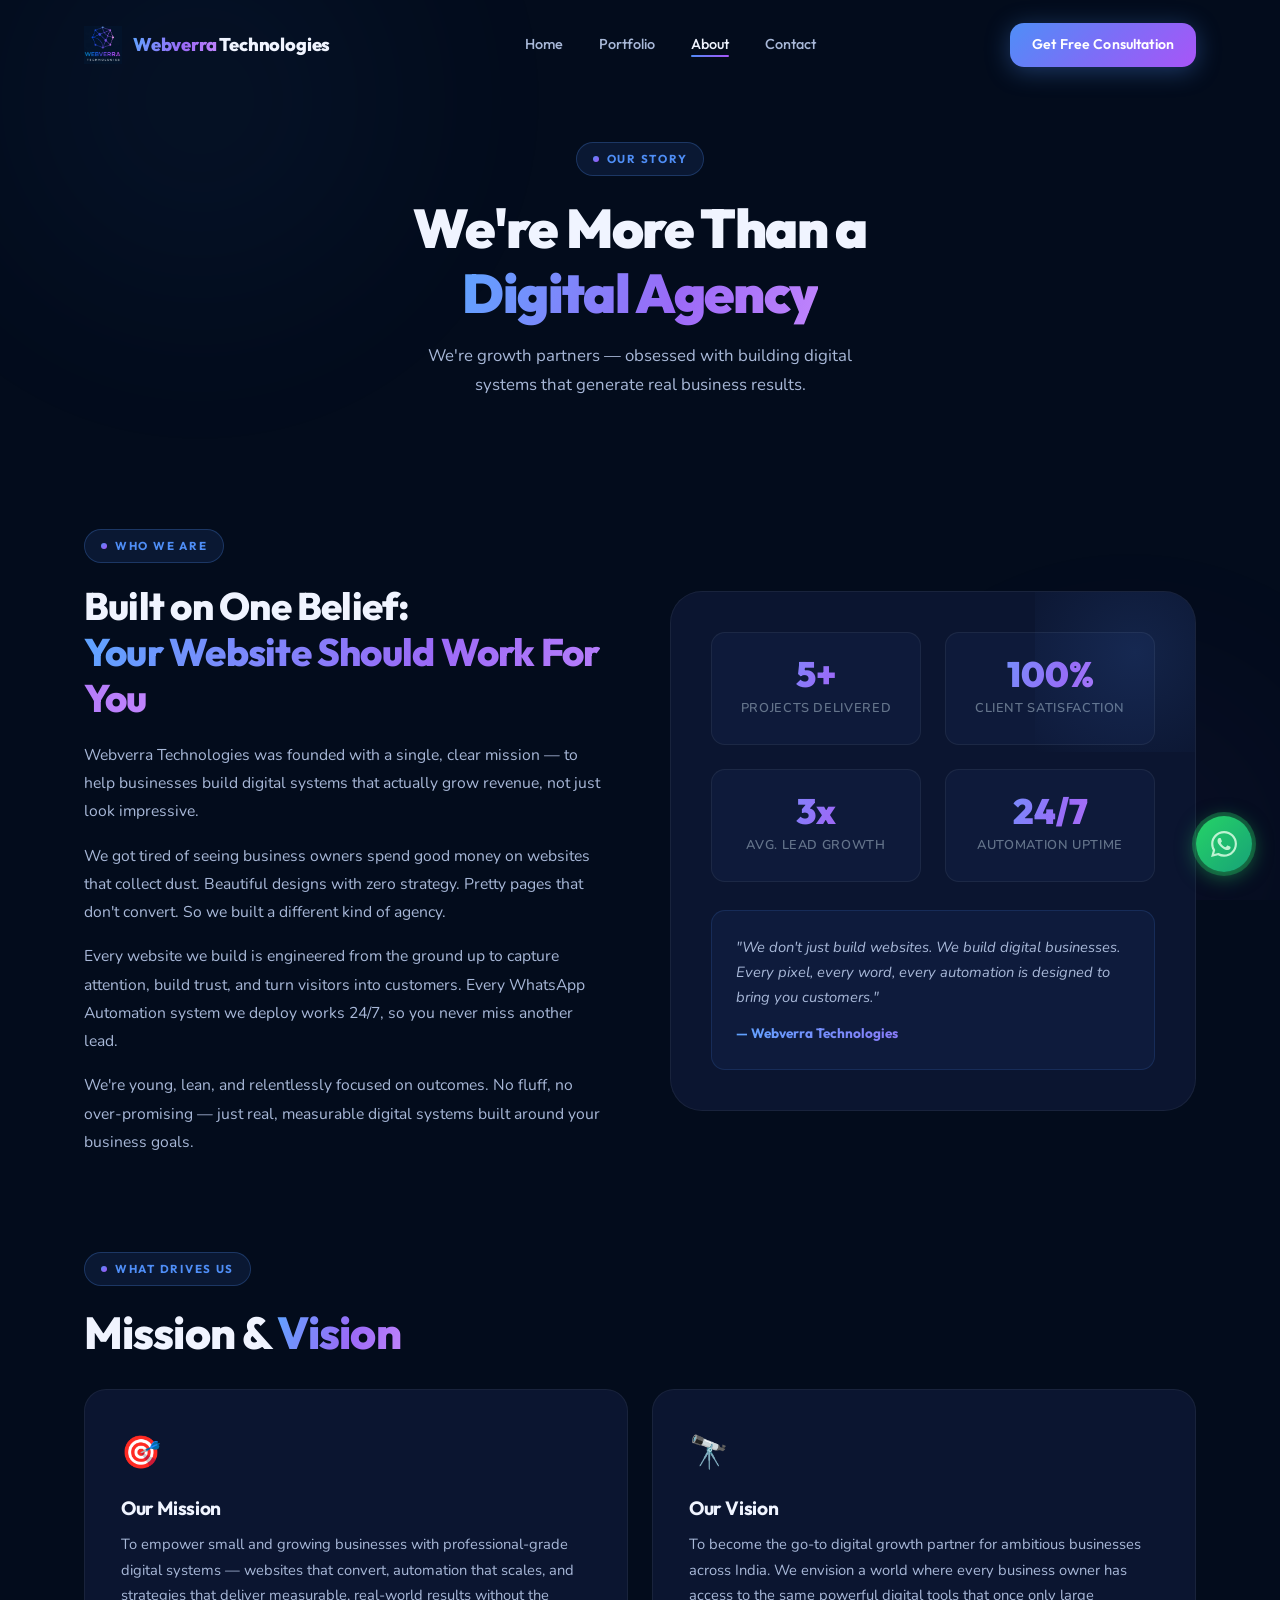
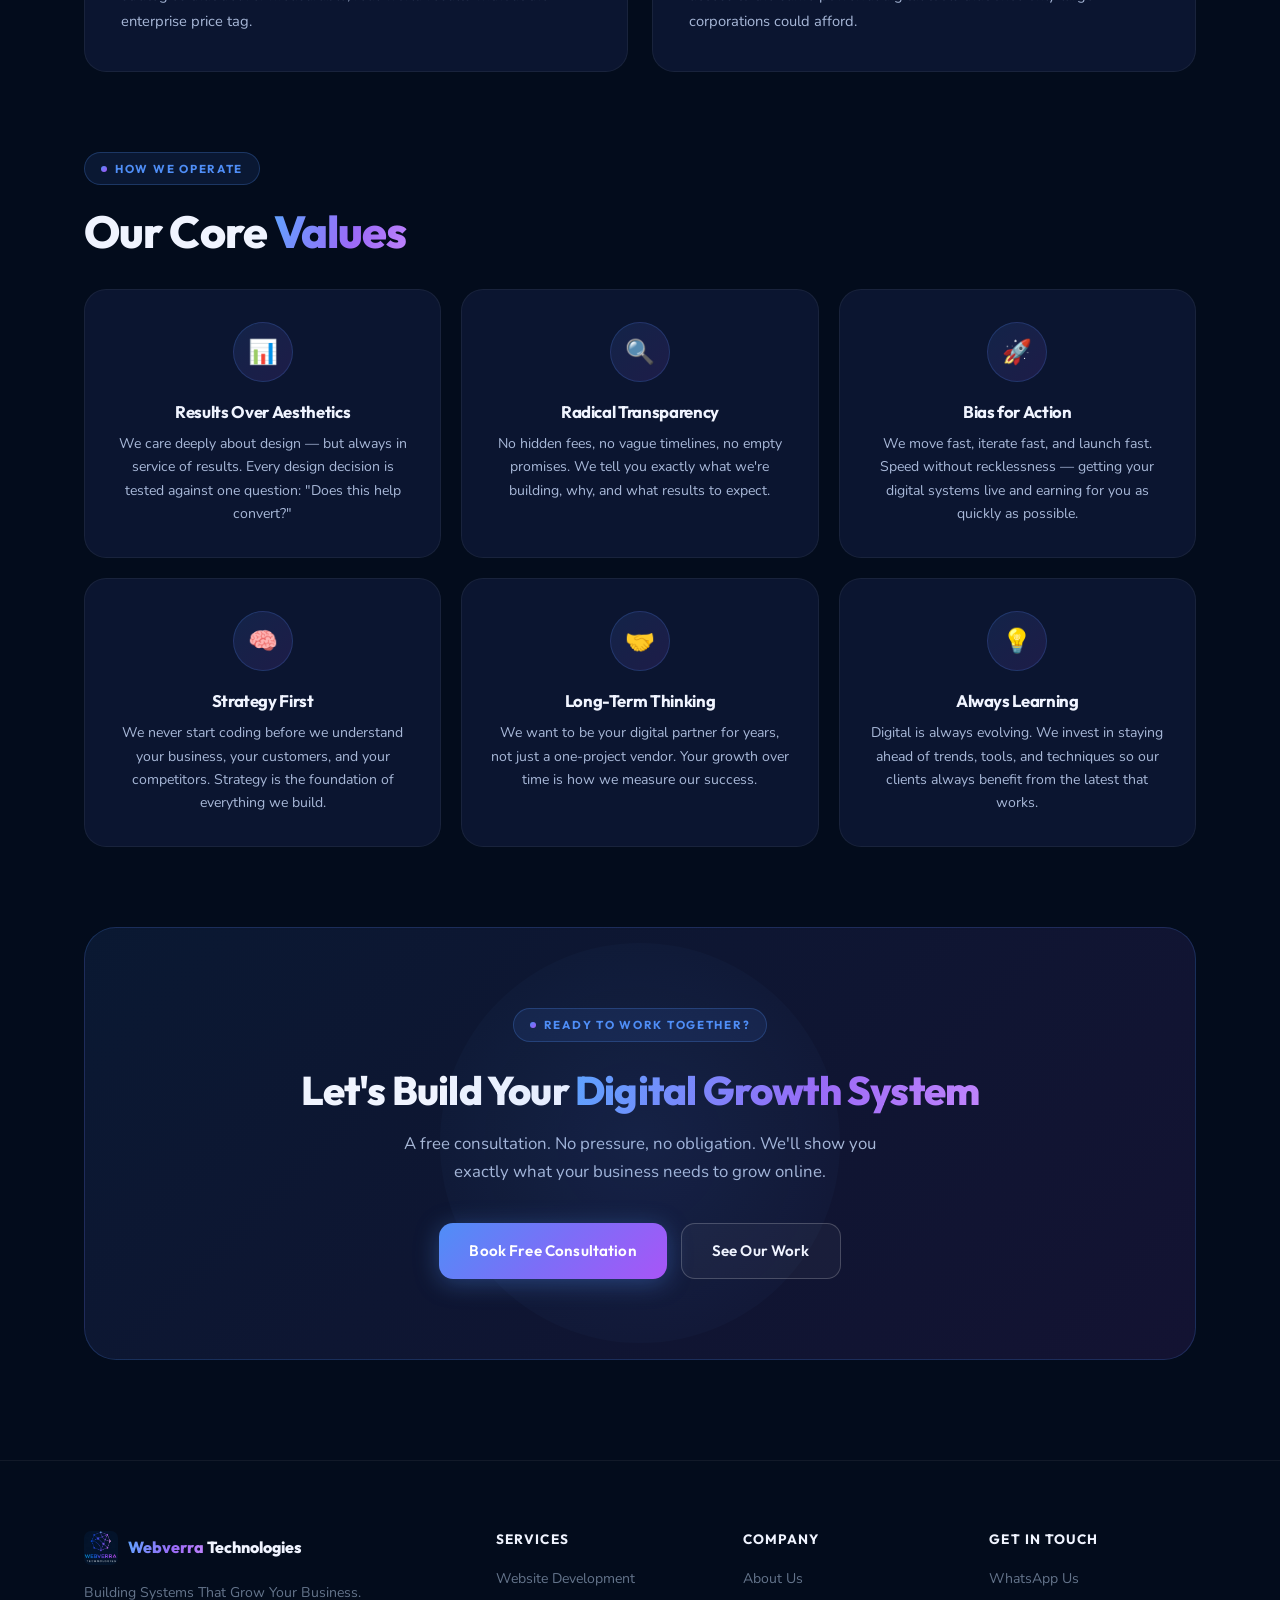
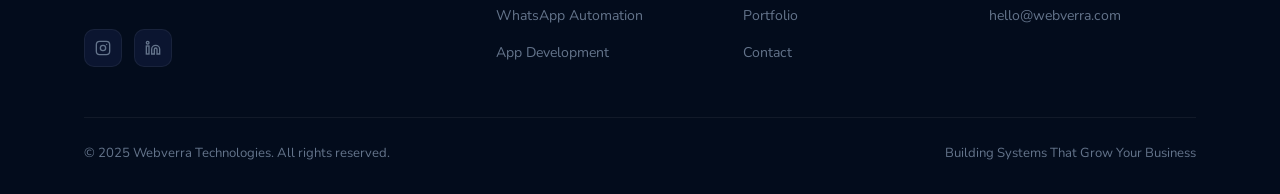
==== about.html @ cc482540 "Initial commit" ====
<!DOCTYPE html>
<html lang="en">
<head>
  <meta charset="UTF-8" />
  <meta name="viewport" content="width=device-width, initial-scale=1.0" />
  <title>About Us — Webverra Technologies</title>
  <meta name="description" content="Learn about Webverra Technologies — who we are, our mission, and why businesses trust us to build their digital systems." />
  <link rel="icon" href="logo.jpg" type="image/jpeg" />
  <link rel="stylesheet" href="styles.css" />
</head>
<body>

<div class="mesh-bg" aria-hidden="true"></div>

<!-- NAVBAR -->
<header>
  <nav class="navbar scrolled" id="navbar" role="navigation" aria-label="Main navigation">
    <div class="container">
      <div class="nav-inner">
        <a href="index.html" class="nav-logo">
          <img src="logo.jpg" alt="Webverra Technologies Logo" width="38" height="38" />
          <span class="nav-logo-text"><span>Webverra</span> Technologies</span>
        </a>
        <ul class="nav-links" role="list">
          <li><a href="index.html">Home</a></li>
          <li><a href="portfolio.html">Portfolio</a></li>
          <li><a href="about.html" class="active">About</a></li>
          <li><a href="contact.html">Contact</a></li>
        </ul>
        <a href="contact.html" class="btn btn-primary nav-cta" style="padding:10px 22px;font-size:0.88rem;">Get Free Consultation</a>
        <button class="nav-toggle" id="navToggle" aria-label="Toggle menu" aria-expanded="false">
          <span></span><span></span><span></span>
        </button>
      </div>
    </div>
  </nav>
  <div class="nav-mobile" id="mobileNav">
    <a href="index.html">Home</a>
    <a href="portfolio.html">Portfolio</a>
    <a href="about.html">About</a>
    <a href="contact.html">Contact</a>
    <a href="contact.html" class="btn btn-primary">Get a Free Consultation</a>
  </div>
</header>

<main class="page-content">

  <!-- Page Header -->
  <div class="page-header">
    <span class="section-tag" style="margin:0 auto 20px;">Our Story</span>
    <h1>We're More Than a<br /><span class="grad-text">Digital Agency</span></h1>
    <p>We're growth partners — obsessed with building digital systems that generate real business results.</p>
  </div>

  <!-- About Content -->
  <section class="about-intro">
    <div class="container">

      <!-- Brand Story -->
      <div class="about-grid">
        <div class="about-text reveal reveal-left">
          <span class="section-tag">Who We Are</span>
          <h2>Built on One Belief:<br /><span class="grad-text">Your Website Should Work For You</span></h2>
          <p>Webverra Technologies was founded with a single, clear mission — to help businesses build digital systems that actually grow revenue, not just look impressive.</p>
          <p>We got tired of seeing business owners spend good money on websites that collect dust. Beautiful designs with zero strategy. Pretty pages that don't convert. So we built a different kind of agency.</p>
          <p>Every website we build is engineered from the ground up to capture attention, build trust, and turn visitors into customers. Every WhatsApp Automation system we deploy works 24/7, so you never miss another lead.</p>
          <p>We're young, lean, and relentlessly focused on outcomes. No fluff, no over-promising — just real, measurable digital systems built around your business goals.</p>
        </div>

        <div class="about-visual reveal reveal-delay-2">
          <div class="about-numbers">
            <div class="about-num-item">
              <div class="num" data-target="5" data-suffix="+">5+</div>
              <div class="label">Projects Delivered</div>
            </div>
            <div class="about-num-item">
              <div class="num" data-target="100" data-suffix="%">100%</div>
              <div class="label">Client Satisfaction</div>
            </div>
            <div class="about-num-item">
              <div class="num" data-target="3" data-suffix="x">3x</div>
              <div class="label">Avg. Lead Growth</div>
            </div>
            <div class="about-num-item">
              <div class="num" data-target="24" data-suffix="/7">24/7</div>
              <div class="label">Automation Uptime</div>
            </div>
          </div>

          <div style="margin-top:28px;padding:24px;background:rgba(79,142,247,0.06);border:1px solid rgba(79,142,247,0.15);border-radius:14px;">
            <p style="font-size:0.92rem;color:var(--text-light);line-height:1.7;margin:0;font-style:italic;">
              "We don't just build websites. We build digital businesses. Every pixel, every word, every automation is designed to bring you customers."
            </p>
            <p style="font-family:'Outfit',sans-serif;font-weight:700;font-size:0.85rem;margin-top:12px;background:var(--grad-text);-webkit-background-clip:text;-webkit-text-fill-color:transparent;background-clip:text;">— Webverra Technologies</p>
          </div>
        </div>
      </div>

      <!-- Mission & Vision -->
      <div style="margin-bottom:30px;" class="reveal">
        <span class="section-tag">What Drives Us</span>
        <h2 class="section-title">Mission & <span class="grad-text">Vision</span></h2>
      </div>

      <div class="mission-vision">
        <div class="mv-card reveal reveal-delay-1">
          <div class="mv-icon">🎯</div>
          <h3>Our Mission</h3>
          <p>To empower small and growing businesses with professional-grade digital systems — websites that convert, automation that scales, and strategies that deliver measurable, real-world results without the enterprise price tag.</p>
        </div>
        <div class="mv-card reveal reveal-delay-2">
          <div class="mv-icon">🔭</div>
          <h3>Our Vision</h3>
          <p>To become the go-to digital growth partner for ambitious businesses across India. We envision a world where every business owner has access to the same powerful digital tools that once only large corporations could afford.</p>
        </div>
      </div>

      <!-- Values -->
      <div style="margin-bottom:30px;" class="reveal">
        <span class="section-tag">How We Operate</span>
        <h2 class="section-title">Our Core <span class="grad-text">Values</span></h2>
      </div>

      <div class="why-grid" style="margin-bottom:80px;">
        <div class="why-card reveal reveal-delay-1">
          <div class="why-icon">📊</div>
          <h3>Results Over Aesthetics</h3>
          <p>We care deeply about design — but always in service of results. Every design decision is tested against one question: "Does this help convert?"</p>
        </div>
        <div class="why-card reveal reveal-delay-2">
          <div class="why-icon">🔍</div>
          <h3>Radical Transparency</h3>
          <p>No hidden fees, no vague timelines, no empty promises. We tell you exactly what we're building, why, and what results to expect.</p>
        </div>
        <div class="why-card reveal reveal-delay-3">
          <div class="why-icon">🚀</div>
          <h3>Bias for Action</h3>
          <p>We move fast, iterate fast, and launch fast. Speed without recklessness — getting your digital systems live and earning for you as quickly as possible.</p>
        </div>
        <div class="why-card reveal reveal-delay-1">
          <div class="why-icon">🧠</div>
          <h3>Strategy First</h3>
          <p>We never start coding before we understand your business, your customers, and your competitors. Strategy is the foundation of everything we build.</p>
        </div>
        <div class="why-card reveal reveal-delay-2">
          <div class="why-icon">🤝</div>
          <h3>Long-Term Thinking</h3>
          <p>We want to be your digital partner for years, not just a one-project vendor. Your growth over time is how we measure our success.</p>
        </div>
        <div class="why-card reveal reveal-delay-3">
          <div class="why-icon">💡</div>
          <h3>Always Learning</h3>
          <p>Digital is always evolving. We invest in staying ahead of trends, tools, and techniques so our clients always benefit from the latest that works.</p>
        </div>
      </div>

      <!-- Why Choose Us Summary -->
      <div class="cta-box reveal" style="text-align:center;">
        <span class="section-tag" style="margin:0 auto 24px;">Ready to Work Together?</span>
        <h2 style="font-size:clamp(1.8rem,3.5vw,2.5rem);font-weight:800;margin-bottom:16px;">
          Let's Build Your <span class="grad-text">Digital Growth System</span>
        </h2>
        <p style="max-width:480px;margin:0 auto 36px;color:var(--text-light);">
          A free consultation. No pressure, no obligation. We'll show you exactly what your business needs to grow online.
        </p>
        <div class="cta-actions">
          <a href="contact.html" class="btn btn-primary">Book Free Consultation</a>
          <a href="portfolio.html" class="btn btn-outline">See Our Work</a>
        </div>
      </div>

    </div>
  </section>

</main>

<!-- Footer -->
<footer class="footer">
  <div class="container">
    <div class="footer-grid">
      <div class="footer-brand">
        <div class="footer-logo">
          <img src="logo.jpg" alt="Webverra Technologies" width="34" height="34" />
          <span class="footer-logo-name"><span>Webverra</span> Technologies</span>
        </div>
        <p>Building Systems That Grow Your Business.</p>
        <div class="footer-socials">
          <a href="#" class="social-btn" aria-label="Instagram"><svg width="16" height="16" viewBox="0 0 24 24" fill="none" stroke="currentColor" stroke-width="2"><rect x="2" y="2" width="20" height="20" rx="5"/><circle cx="12" cy="12" r="4"/><circle cx="17.5" cy="6.5" r="1" fill="currentColor" stroke="none"/></svg></a>
          <a href="#" class="social-btn" aria-label="LinkedIn"><svg width="16" height="16" viewBox="0 0 24 24" fill="none" stroke="currentColor" stroke-width="2"><path d="M16 8a6 6 0 0 1 6 6v7h-4v-7a2 2 0 0 0-4 0v7h-4v-7a6 6 0 0 1 6-6z"/><rect x="2" y="9" width="4" height="12"/><circle cx="4" cy="4" r="2"/></svg></a>
        </div>
      </div>
      <div class="footer-col"><h4>Services</h4><ul class="footer-links"><li><a href="index.html#services">Website Development</a></li><li><a href="index.html#services">WhatsApp Automation</a></li><li><a href="index.html#services">App Development</a></li></ul></div>
      <div class="footer-col"><h4>Company</h4><ul class="footer-links"><li><a href="about.html">About Us</a></li><li><a href="portfolio.html">Portfolio</a></li><li><a href="contact.html">Contact</a></li></ul></div>
      <div class="footer-col"><h4>Get in Touch</h4><ul class="footer-links"><li><a href="https://wa.me/917000000000" target="_blank" rel="noopener">WhatsApp Us</a></li><li><a href="mailto:hello@webverra.com">hello@webverra.com</a></li></ul></div>
    </div>
    <div class="footer-bottom">
      <p>© 2025 Webverra Technologies. All rights reserved.</p>
      <p>Building Systems That Grow Your Business</p>
    </div>
  </div>
</footer>

<a href="https://wa.me/917000000000?text=Hi! I found you online and would like to discuss a project." class="wa-float" target="_blank" rel="noopener noreferrer" aria-label="Chat on WhatsApp">
  <span class="wa-pulse" aria-hidden="true"></span>
  <svg viewBox="0 0 24 24" aria-hidden="true"><path d="M17.472 14.382c-.297-.149-1.758-.867-2.03-.967-.273-.099-.471-.148-.67.15-.197.297-.767.966-.94 1.164-.173.199-.347.223-.644.075-.297-.15-1.255-.463-2.39-1.475-.883-.788-1.48-1.761-1.653-2.059-.173-.297-.018-.458.13-.606.134-.133.298-.347.446-.52.149-.174.198-.298.298-.497.099-.198.05-.371-.025-.52-.075-.149-.669-1.612-.916-2.207-.242-.579-.487-.5-.669-.51-.173-.008-.371-.01-.57-.01-.198 0-.52.074-.792.372-.272.297-1.04 1.016-1.04 2.479 0 1.462 1.065 2.875 1.213 3.074.149.198 2.096 3.2 5.077 4.487.709.306 1.262.489 1.694.625.712.227 1.36.195 1.871.118.571-.085 1.758-.719 2.006-1.413.248-.694.248-1.289.173-1.413-.074-.124-.272-.198-.57-.347m-5.421 7.403h-.004a9.87 9.87 0 01-5.031-1.378l-.361-.214-3.741.982.998-3.648-.235-.374a9.86 9.86 0 01-1.51-5.26c.001-5.45 4.436-9.884 9.888-9.884 2.64 0 5.122 1.03 6.988 2.898a9.825 9.825 0 012.893 6.994c-.003 5.45-4.437 9.884-9.885 9.884m8.413-18.297A11.815 11.815 0 0012.05 0C5.495 0 .16 5.335.157 11.892c0 2.096.547 4.142 1.588 5.945L.057 24l6.305-1.654a11.882 11.882 0 005.683 1.448h.005c6.554 0 11.89-5.335 11.893-11.893a11.821 11.821 0 00-3.48-8.413z"/></svg>
  <span class="wa-tooltip">Chat with us!</span>
</a>

<script src="script.js" defer></script>
</body>
</html>
---- styles.css ----
/* ===================================================
   WEBVERRA TECHNOLOGIES — Global Styles
   Author: Senior Frontend Developer
   =================================================== */

/* ── Fonts ─────────────────────────────────────── */
@import url('https://fonts.googleapis.com/css2?family=Outfit:wght@300;400;500;600;700;800;900&family=Nunito:ital,wght@0,300;0,400;0,500;0,600;1,300&display=swap');

/* ── CSS Variables ──────────────────────────────── */
:root {
  --bg-deep:      #030c1c;
  --bg-dark:      #060f22;
  --bg-card:      #0b1530;
  --bg-card-hover:#0e1c3a;
  --border:       rgba(79, 142, 247, 0.15);
  --border-light: rgba(255,255,255,0.06);

  --blue:         #4f8ef7;
  --purple:       #a855f7;
  --blue-mid:     #7c6ef7;
  --grad:         linear-gradient(135deg, #4f8ef7 0%, #7c6ef7 50%, #a855f7 100%);
  --grad-text:    linear-gradient(110deg, #5fa4ff 0%, #9b6af7 60%, #c084fc 100%);
  --grad-hover:   linear-gradient(135deg, #3a7ef0 0%, #6b5cf0 50%, #9333ea 100%);
  --grad-subtle:  linear-gradient(135deg, rgba(79,142,247,0.12) 0%, rgba(168,85,247,0.12) 100%);

  --text-white:   #f0f4ff;
  --text-light:   #a8b8d8;
  --text-muted:   #64748b;

  --radius-sm:    8px;
  --radius-md:    14px;
  --radius-lg:    22px;
  --radius-xl:    32px;

  --shadow-card:  0 4px 40px rgba(0,0,0,0.45);
  --shadow-glow:  0 0 40px rgba(79,142,247,0.18);
  --shadow-glow-p:0 0 40px rgba(168,85,247,0.18);

  --transition:   0.28s cubic-bezier(0.4, 0, 0.2, 1);
  --nav-height:   72px;
}

/* ── Reset & Base ───────────────────────────────── */
*, *::before, *::after { box-sizing: border-box; margin: 0; padding: 0; }

html {
  scroll-behavior: smooth;
  font-size: 16px;
  -webkit-text-size-adjust: 100%;
}

body {
  font-family: 'Nunito', sans-serif;
  background-color: var(--bg-deep);
  color: var(--text-white);
  line-height: 1.7;
  overflow-x: hidden;
}

h1, h2, h3, h4, h5 {
  font-family: 'Outfit', sans-serif;
  line-height: 1.2;
  letter-spacing: -0.02em;
}

a { text-decoration: none; color: inherit; }
img { max-width: 100%; display: block; }
ul { list-style: none; }
button { cursor: pointer; border: none; background: none; font-family: inherit; }

::selection { background: rgba(79, 142, 247, 0.35); color: #fff; }

/* ── Utility ────────────────────────────────────── */
.container {
  width: 100%;
  max-width: 1160px;
  margin: 0 auto;
  padding: 0 24px;
}

.grad-text {
  background: var(--grad-text);
  -webkit-background-clip: text;
  -webkit-text-fill-color: transparent;
  background-clip: text;
}

.section-tag {
  display: inline-flex;
  align-items: center;
  gap: 8px;
  font-family: 'Outfit', sans-serif;
  font-size: 0.72rem;
  font-weight: 700;
  letter-spacing: 0.15em;
  text-transform: uppercase;
  color: var(--blue);
  background: rgba(79, 142, 247, 0.1);
  border: 1px solid rgba(79, 142, 247, 0.25);
  padding: 6px 16px;
  border-radius: 100px;
  margin-bottom: 20px;
}

.section-tag::before {
  content: '';
  width: 6px; height: 6px;
  background: var(--grad);
  border-radius: 50%;
  animation: pulse-dot 2s infinite;
}

@keyframes pulse-dot {
  0%,100% { opacity: 1; transform: scale(1); }
  50% { opacity: 0.5; transform: scale(1.4); }
}

.section-title {
  font-size: clamp(2rem, 4vw, 2.8rem);
  font-weight: 800;
  color: var(--text-white);
  margin-bottom: 16px;
}

.section-sub {
  font-size: 1.05rem;
  color: var(--text-light);
  max-width: 560px;
  margin-bottom: 56px;
}

/* ── Buttons ────────────────────────────────────── */
.btn {
  display: inline-flex;
  align-items: center;
  gap: 10px;
  padding: 14px 30px;
  border-radius: var(--radius-md);
  font-family: 'Outfit', sans-serif;
  font-size: 0.95rem;
  font-weight: 600;
  letter-spacing: 0.01em;
  transition: var(--transition);
  position: relative;
  overflow: hidden;
}

.btn-primary {
  background: var(--grad);
  color: #fff;
  box-shadow: 0 4px 24px rgba(79, 142, 247, 0.35);
}

.btn-primary:hover {
  background: var(--grad-hover);
  box-shadow: 0 6px 32px rgba(79, 142, 247, 0.5);
  transform: translateY(-2px);
}

.btn-outline {
  color: var(--text-white);
  border: 1.5px solid rgba(255,255,255,0.2);
  background: rgba(255,255,255,0.04);
}

.btn-outline:hover {
  border-color: var(--blue);
  background: rgba(79, 142, 247, 0.1);
  transform: translateY(-2px);
}

.btn-ghost {
  color: var(--blue);
  font-family: 'Outfit', sans-serif;
  font-weight: 600;
  font-size: 0.9rem;
  display: inline-flex;
  align-items: center;
  gap: 6px;
  padding: 8px 0;
  border-bottom: 1px solid transparent;
  transition: var(--transition);
}
.btn-ghost:hover { border-bottom-color: var(--blue); gap: 10px; }
.btn-ghost svg { transition: var(--transition); }
.btn-ghost:hover svg { transform: translateX(3px); }

.btn-wa {
  background: linear-gradient(135deg, #25D366, #128C7E);
  color: #fff;
  box-shadow: 0 4px 20px rgba(37, 211, 102, 0.35);
}
.btn-wa:hover {
  box-shadow: 0 6px 28px rgba(37, 211, 102, 0.5);
  transform: translateY(-2px);
}

/* ── Background Mesh ────────────────────────────── */
.mesh-bg {
  position: fixed;
  top: 0; left: 0;
  width: 100%; height: 100%;
  pointer-events: none;
  z-index: 0;
  overflow: hidden;
}

.mesh-bg::before,
.mesh-bg::after {
  content: '';
  position: absolute;
  border-radius: 50%;
  filter: blur(100px);
  opacity: 0.07;
  animation: drift 18s ease-in-out infinite alternate;
}

.mesh-bg::before {
  width: 600px; height: 600px;
  background: radial-gradient(circle, #4f8ef7 0%, transparent 70%);
  top: -200px; left: -100px;
}

.mesh-bg::after {
  width: 500px; height: 500px;
  background: radial-gradient(circle, #a855f7 0%, transparent 70%);
  bottom: -200px; right: -100px;
  animation-direction: alternate-reverse;
}

@keyframes drift {
  from { transform: translate(0, 0) scale(1); }
  to   { transform: translate(40px, 30px) scale(1.05); }
}

.page-content { position: relative; z-index: 1; }

/* ══════════════════════════════════════════════════
   NAVBAR
══════════════════════════════════════════════════ */
.navbar {
  position: fixed;
  top: 0; left: 0; right: 0;
  height: var(--nav-height);
  z-index: 999;
  transition: var(--transition);
  padding: 15px 40px ;
}

.navbar.scrolled {
  background: rgba(3, 12, 28, 0.92);
  backdrop-filter: blur(20px);
  -webkit-backdrop-filter: blur(20px);
  border-bottom: 1px solid var(--border-light);
  box-shadow: 0 4px 30px rgba(0,0,0,0.4);
}

.nav-inner {
  height: 100%;
  display: flex;
  align-items: center;
  justify-content: space-between;
  gap: 32px;
}

.nav-logo {
  display: flex;
  align-items: center;
  gap: 11px;
  flex-shrink: 0;
}

.nav-logo img {
 height: 60px;
  border-radius: 8px;
  object-fit: contain;
}

.nav-logo-text {
  font-family: 'Outfit', sans-serif;
  font-size: 1.15rem;
  font-weight: 800;
  letter-spacing: -0.01em;
}

.nav-logo-text span {
  background: var(--grad-text);
  -webkit-background-clip: text;
  -webkit-text-fill-color: transparent;
  background-clip: text;
}

.nav-links {
  display: flex;
  align-items: center;
  gap: 36px;
}

.nav-links a {
  font-family: 'Outfit', sans-serif;
  font-size: 0.9rem;
  font-weight: 500;
  color: var(--text-light);
  position: relative;
  transition: color var(--transition);
}

.nav-links a::after {
  content: '';
  position: absolute;
  bottom: -4px; left: 0;
  width: 0; height: 2px;
  background: var(--grad);
  border-radius: 2px;
  transition: width var(--transition);
}

.nav-links a:hover,
.nav-links a.active { color: var(--text-white); }
.nav-links a:hover::after,
.nav-links a.active::after { width: 100%; }

.nav-cta { flex-shrink: 0; }

.nav-toggle {
  display: none;
  flex-direction: column;
  gap: 5px;
  padding: 4px;
  z-index: 1001;
}

.nav-toggle span {
  display: block;
  width: 24px; height: 2px;
  background: var(--text-white);
  border-radius: 2px;
  transition: var(--transition);
}

.nav-toggle.open span:nth-child(1) { transform: translateY(7px) rotate(45deg); }
.nav-toggle.open span:nth-child(2) { opacity: 0; transform: scaleX(0); }
.nav-toggle.open span:nth-child(3) { transform: translateY(-7px) rotate(-45deg); }

/* Mobile Nav */
.nav-mobile {
  position: fixed;
  top: var(--nav-height); left: 0; right: 0;
  background: rgba(3, 12, 28, 0.98);
  backdrop-filter: blur(24px);
  border-bottom: 1px solid var(--border-light);
  padding: 24px;
  display: flex;
  flex-direction: column;
  gap: 6px;
  transform: translateY(-120%);
  opacity: 0;
  transition: transform 0.35s cubic-bezier(0.4,0,0.2,1), opacity 0.35s ease;
  z-index: 998;
}

.nav-mobile.open {
  transform: translateY(0);
  opacity: 1;
}

.nav-mobile a {
  font-family: 'Outfit', sans-serif;
  font-size: 1rem;
  font-weight: 500;
  color: var(--text-light);
  padding: 13px 16px;
  border-radius: var(--radius-sm);
  transition: var(--transition);
}

.nav-mobile a:hover {
  color: var(--text-white);
  background: rgba(79, 142, 247, 0.08);
}

.nav-mobile .btn { margin-top: 8px; justify-content: center; }

/* ══════════════════════════════════════════════════
   HERO SECTION
══════════════════════════════════════════════════ */
.hero {
  min-height: 100vh;
  display: flex;
  align-items: center;
  padding: calc(var(--nav-height) + 60px) 0 100px;
  position: relative;
  overflow: hidden;
}

.hero-grid-bg {
  position: absolute;
  inset: 0;
  background-image:
    linear-gradient(rgba(79, 142, 247, 0.04) 1px, transparent 1px),
    linear-gradient(90deg, rgba(79, 142, 247, 0.04) 1px, transparent 1px);
  background-size: 48px 48px;
  mask-image: radial-gradient(ellipse 80% 80% at 50% 50%, black, transparent);
  pointer-events: none;
}

.hero-glow {
  position: absolute;
  width: 700px; height: 700px;
  border-radius: 50%;
  background: radial-gradient(circle, rgba(79,142,247,0.12) 0%, transparent 65%);
  top: 50%; left: 50%;
  transform: translate(-50%, -55%);
  pointer-events: none;
}

.hero-content {
  position: relative;
  max-width: 760px;
}

.hero-badge {
  display: inline-flex;
  align-items: center;
  gap: 8px;
  padding: 7px 16px;
  background: rgba(79, 142, 247, 0.08);
  border: 1px solid rgba(79, 142, 247, 0.25);
  border-radius: 100px;
  font-family: 'Outfit', sans-serif;
  font-size: 0.78rem;
  font-weight: 600;
  letter-spacing: 0.08em;
  color: var(--blue);
  text-transform: uppercase;
  margin-bottom: 28px;
  animation: fade-up 0.6s ease both;
}

.hero-badge .dot {
  width: 7px; height: 7px;
  background: #22c55e;
  border-radius: 50%;
  box-shadow: 0 0 8px #22c55e;
  animation: pulse 2s infinite;
}

@keyframes pulse {
  0%,100% { box-shadow: 0 0 0 0 rgba(34,197,94,0.5); }
  50% { box-shadow: 0 0 0 6px rgba(34,197,94,0); }
}

.hero h1 {
  font-size: clamp(2.4rem, 5.5vw, 4rem);
  font-weight: 900;
  line-height: 1.1;
  letter-spacing: -0.03em;
  margin-bottom: 24px;
  animation: fade-up 0.6s 0.1s ease both;
}

.hero-sub {
  font-size: clamp(1rem, 2vw, 1.15rem);
  color: var(--text-light);
  max-width: 560px;
  line-height: 1.75;
  margin-bottom: 40px;
  animation: fade-up 0.6s 0.2s ease both;
}

.hero-actions {
  display: flex;
  flex-wrap: wrap;
  gap: 14px;
  margin-bottom: 60px;
  animation: fade-up 0.6s 0.3s ease both;
}

.hero-stats {
  display: flex;
  flex-wrap: wrap;
  gap: 32px;
  animation: fade-up 0.6s 0.4s ease both;
}


.stat-num {
  font-family: 'Outfit', sans-serif;
  font-size: 2rem;
  font-weight: 800;
  background: var(--grad-text);
  -webkit-background-clip: text;
  -webkit-text-fill-color: transparent;
  background-clip: text;
  line-height: 1;
  margin-bottom: 4px;
}

.stat-label {
  font-size: 0.8rem;
  color: var(--text-muted);
  font-weight: 500;
  letter-spacing: 0.05em;
  text-transform: uppercase;
}

@keyframes fade-up {
  from { opacity: 0; transform: translateY(24px); }
  to   { opacity: 1; transform: translateY(0); }
}

/* ══════════════════════════════════════════════════
   PROBLEM → SOLUTION
══════════════════════════════════════════════════ */
.problem-solution {
  padding: 100px 0;
  background: linear-gradient(180deg, transparent 0%, rgba(11,21,48,0.6) 50%, transparent 100%);
}

.ps-grid {
  display: grid;
  grid-template-columns: 1fr 1fr;
  gap: 24px;
  align-items: start;
}

.ps-card {
  background: var(--bg-card);
  border: 1px solid var(--border-light);
  border-radius: var(--radius-lg);
  padding: 40px;
  position: relative;
  overflow: hidden;
  transition: var(--transition);
}

.ps-card:hover {
  border-color: var(--border);
  transform: translateY(-4px);
  box-shadow: var(--shadow-card);
}

.ps-card.problem { border-top: 3px solid #ef4444; }
.ps-card.solution { border-top: 3px solid transparent;
  border-image: linear-gradient(90deg, var(--blue), var(--purple)) 1; }

.ps-icon {
  width: 52px; height: 52px;
  border-radius: 14px;
  display: flex;
  align-items: center;
  justify-content: center;
  margin-bottom: 24px;
  font-size: 1.4rem;
}

.ps-card.problem .ps-icon { background: rgba(239, 68, 68, 0.12); }
.ps-card.solution .ps-icon { background: rgba(79, 142, 247, 0.12); }

.ps-card h3 {
  font-size: 1.35rem;
  font-weight: 700;
  margin-bottom: 16px;
}

.ps-list {
  display: flex;
  flex-direction: column;
  gap: 12px;
}

.ps-list li {
  display: flex;
  align-items: flex-start;
  gap: 12px;
  font-size: 0.95rem;
  color: var(--text-light);
}

.ps-list li::before {
  content: '';
  width: 6px; height: 6px;
  border-radius: 50%;
  margin-top: 8px;
  flex-shrink: 0;
}

.ps-card.problem .ps-list li::before { background: #ef4444; }
.ps-card.solution .ps-list li::before { background: var(--blue); }

/* ══════════════════════════════════════════════════
   SERVICES
══════════════════════════════════════════════════ */
.services {
  padding: 100px 0;
}

.services-grid {
  display: grid;
  grid-template-columns: repeat(3, 1fr);
  gap: 24px;
}

.service-card {
  background: var(--bg-card);
  border: 1px solid var(--border-light);
  border-radius: var(--radius-lg);
  padding: 36px 32px;
  transition: var(--transition);
  position: relative;
  overflow: hidden;
  cursor: default;
}

.service-card::before {
  content: '';
  position: absolute;
  inset: 0;
  background: var(--grad-subtle);
  opacity: 0;
  transition: opacity var(--transition);
}

.service-card:hover {
  border-color: var(--border);
  transform: translateY(-6px);
  box-shadow: 0 16px 48px rgba(0,0,0,0.4), var(--shadow-glow);
}

.service-card:hover::before { opacity: 1; }

.service-card.primary { 
  border-color: rgba(79, 142, 247, 0.3);
  background: linear-gradient(145deg, #0b1530 0%, #0d1a3a 100%);
}

.service-card.coming-soon {
  opacity: 0.7;
}

.service-card-top {
  display: flex;
  align-items: flex-start;
  justify-content: space-between;
  margin-bottom: 20px;
  position: relative;
}

.service-icon {
  width: 56px; height: 56px;
  border-radius: 16px;
  background: linear-gradient(135deg, rgba(79,142,247,0.15), rgba(168,85,247,0.15));
  border: 1px solid rgba(79, 142, 247, 0.2);
  display: flex;
  align-items: center;
  justify-content: center;
  font-size: 1.5rem;
}

.badge {
  font-family: 'Outfit', sans-serif;
  font-size: 0.65rem;
  font-weight: 700;
  letter-spacing: 0.1em;
  text-transform: uppercase;
  padding: 4px 10px;
  border-radius: 100px;
}

.badge-primary { background: rgba(79, 142, 247, 0.15); color: var(--blue); border: 1px solid rgba(79,142,247,0.25); }
.badge-secondary { background: rgba(168, 85, 247, 0.12); color: #c084fc; border: 1px solid rgba(168,85,247,0.2); }
.badge-soon { background: rgba(100, 116, 139, 0.15); color: var(--text-muted); border: 1px solid rgba(100,116,139,0.2); }

.service-card h3 {
  font-size: 1.2rem;
  font-weight: 700;
  margin-bottom: 12px;
  position: relative;
}

.service-card p {
  font-size: 0.92rem;
  color: var(--text-light);
  line-height: 1.7;
  margin-bottom: 20px;
  position: relative;
}

.service-features {
  display: flex;
  flex-direction: column;
  gap: 8px;
  position: relative;
}

.service-features li {
  font-size: 0.85rem;
  color: var(--text-light);
  display: flex;
  align-items: center;
  gap: 10px;
}

.service-features li::before {
  content: '';
  width: 16px; height: 16px;
  border-radius: 50%;
  background: linear-gradient(135deg, rgba(79,142,247,0.2), rgba(168,85,247,0.2));
  border: 1px solid rgba(79,142,247,0.3);
  flex-shrink: 0;
  background-image: url("data:image/svg+xml,%3Csvg xmlns='http://www.w3.org/2000/svg' viewBox='0 0 16 16' fill='none'%3E%3Cpath d='M4 8l2.5 2.5L12 5.5' stroke='%234f8ef7' stroke-width='1.5' stroke-linecap='round' stroke-linejoin='round'/%3E%3C/svg%3E");
  background-size: contain;
}

/* ══════════════════════════════════════════════════
   PORTFOLIO
══════════════════════════════════════════════════ */
.portfolio-section {
  padding: 100px 0;
  background: linear-gradient(180deg, transparent, rgba(11,21,48,0.5), transparent);
}

.portfolio-grid {
  display: grid;
  grid-template-columns: repeat(2, 1fr);
  gap: 24px;
}

.portfolio-card {
  background: var(--bg-card);
  border: 1px solid var(--border-light);
  border-radius: var(--radius-lg);
  overflow: hidden;
  transition: var(--transition);
}

.portfolio-card:hover {
  border-color: var(--border);
  transform: translateY(-6px);
  box-shadow: 0 20px 50px rgba(0,0,0,0.45);
}

.portfolio-img {
  height: 220px;
  background: linear-gradient(135deg, #0b1530, #131d40);
  display: flex;
  align-items: center;
  justify-content: center;
  position: relative;
  overflow: hidden;
}

.portfolio-img-placeholder {
  display: flex;
  flex-direction: column;
  align-items: center;
  gap: 12px;
  opacity: 0.5;
}

.portfolio-img-placeholder span {
  font-family: 'Outfit', sans-serif;
  font-size: 0.75rem;
  letter-spacing: 0.1em;
  text-transform: uppercase;
  color: var(--text-muted);
}

.portfolio-img-icon {
  width: 64px; height: 64px;
  border-radius: 18px;
  background: linear-gradient(135deg, rgba(79,142,247,0.2), rgba(168,85,247,0.2));
  display: flex; align-items: center; justify-content: center;
  font-size: 1.8rem;
}

.portfolio-img-bg-1 {
  background: linear-gradient(135deg, #0a1a2e, #0f2044);
}

.portfolio-img-bg-2 {
  background: linear-gradient(135deg, #16082a, #220c40);
}

.portfolio-body {
  padding: 28px;
}

.portfolio-status {
  display: inline-flex;
  align-items: center;
  gap: 6px;
  font-family: 'Outfit', sans-serif;
  font-size: 0.7rem;
  font-weight: 700;
  letter-spacing: 0.1em;
  text-transform: uppercase;
  padding: 4px 12px;
  border-radius: 100px;
  margin-bottom: 14px;
}

.status-completed {
  background: rgba(34, 197, 94, 0.1);
  color: #4ade80;
  border: 1px solid rgba(34, 197, 94, 0.2);
}

.status-completed::before {
  content: '';
  width: 6px; height: 6px;
  background: #4ade80;
  border-radius: 50%;
}

.status-progress {
  background: rgba(245, 158, 11, 0.1);
  color: #fbbf24;
  border: 1px solid rgba(245, 158, 11, 0.2);
}

.status-progress::before {
  content: '';
  width: 6px; height: 6px;
  background: #fbbf24;
  border-radius: 50%;
  animation: pulse 1.5s infinite;
}

.portfolio-body h3 {
  font-size: 1.2rem;
  font-weight: 700;
  margin-bottom: 8px;
}

.portfolio-body p {
  font-size: 0.9rem;
  color: var(--text-light);
  margin-bottom: 20px;
}

/* ══════════════════════════════════════════════════
   WHY CHOOSE US
══════════════════════════════════════════════════ */
.why-us {
  padding: 100px 0;
}

.why-grid {
  display: grid;
  grid-template-columns: repeat(3, 1fr);
  gap: 20px;
}

.why-card {
  background: var(--bg-card);
  border: 1px solid var(--border-light);
  border-radius: var(--radius-lg);
  padding: 32px 28px;
  transition: var(--transition);
  text-align: center;
}

.why-card:hover {
  border-color: var(--border);
  transform: translateY(-4px);
  box-shadow: var(--shadow-card);
}

.why-icon {
  width: 60px; height: 60px;
  border-radius: 50%;
  background: var(--grad-subtle);
  border: 1px solid rgba(79,142,247,0.2);
  display: flex; align-items: center; justify-content: center;
  margin: 0 auto 20px;
  font-size: 1.5rem;
}

.why-card h3 {
  font-size: 1.05rem;
  font-weight: 700;
  margin-bottom: 10px;
}

.why-card p {
  font-size: 0.88rem;
  color: var(--text-light);
  line-height: 1.65;
}

/* ══════════════════════════════════════════════════
   FINAL CTA
══════════════════════════════════════════════════ */
.final-cta {
  padding: 100px 0;
}

.cta-box {
  background: linear-gradient(135deg, rgba(79,142,247,0.1), rgba(168,85,247,0.1));
  border: 1px solid rgba(79, 142, 247, 0.2);
  border-radius: var(--radius-xl);
  padding: 80px 60px;
  text-align: center;
  position: relative;
  overflow: hidden;
}

.cta-box::before {
  content: '';
  position: absolute;
  width: 400px; height: 400px;
  border-radius: 50%;
  background: radial-gradient(circle, rgba(79,142,247,0.1), transparent);
  top: 50%; left: 50%;
  transform: translate(-50%, -50%);
  pointer-events: none;
}

.cta-box h2 {
  font-size: clamp(1.8rem, 4vw, 2.8rem);
  font-weight: 800;
  margin-bottom: 16px;
}

.cta-box p {
  font-size: 1.05rem;
  color: var(--text-light);
  max-width: 520px;
  margin: 0 auto 40px;
}

.cta-actions {
  display: flex;
  flex-wrap: wrap;
  gap: 14px;
  justify-content: center;
}

/* ══════════════════════════════════════════════════
   FOOTER
══════════════════════════════════════════════════ */
.footer {
  padding: 70px 0 30px;
  border-top: 1px solid var(--border-light);
}

.footer-grid {
  display: grid;
  grid-template-columns: 1.8fr 1fr 1fr 1fr;
  gap: 40px;
  margin-bottom: 50px;
}


.footer-logo {
  display: flex;
  align-items: center;
  gap: 10px;
  margin-bottom: 16px;
}

.footer-logo img {
  width: 34px; height: 34px;
  border-radius: 7px;
}

.footer-logo-name {
  font-family: 'Outfit', sans-serif;
  font-size: 1rem;
  font-weight: 800;
}

.footer-logo-name span {
  background: var(--grad-text);
  -webkit-background-clip: text;
  -webkit-text-fill-color: transparent;
  background-clip: text;
}

.footer-brand p {
  font-size: 0.88rem;
  color: var(--text-muted);
  line-height: 1.7;
  max-width: 280px;
  margin-bottom: 24px;
}

.footer-socials {
  display: flex;
  gap: 12px;
}

.social-btn {
  width: 38px; height: 38px;
  border-radius: 10px;
  background: var(--bg-card);
  border: 1px solid var(--border-light);
  display: flex; align-items: center; justify-content: center;
  color: var(--text-muted);
  font-size: 0.95rem;
  transition: var(--transition);
}

.social-btn:hover {
  background: rgba(79, 142, 247, 0.12);
  border-color: var(--border);
  color: var(--blue);
  transform: translateY(-2px);
}

.footer-col h4 {
  font-family: 'Outfit', sans-serif;
  font-size: 0.85rem;
  font-weight: 700;
  letter-spacing: 0.08em;
  text-transform: uppercase;
  color: var(--text-white);
  margin-bottom: 18px;
}

.footer-links {
  display: flex;
  flex-direction: column;
  gap: 10px;
}

.footer-links a {
  font-size: 0.88rem;
  color: var(--text-muted);
  transition: color var(--transition);
}

.footer-links a:hover { color: var(--text-light); }

.footer-bottom {
  border-top: 1px solid var(--border-light);
  padding-top: 24px;
  display: flex;
  align-items: center;
  justify-content: space-between;
  flex-wrap: wrap;
  gap: 12px;
}

.footer-bottom p {
  font-size: 0.82rem;
  color: var(--text-muted);
}

/* ══════════════════════════════════════════════════
   FLOATING WHATSAPP BUTTON
══════════════════════════════════════════════════ */
.wa-float {
  position: fixed;
  bottom: 28px;
  right: 28px;
  width: 56px; height: 56px;
  background: linear-gradient(135deg, #25D366, #128C7E);
  border-radius: 50%;
  display: flex;
  align-items: center;
  justify-content: center;
  box-shadow: 0 4px 20px rgba(37, 211, 102, 0.5);
  z-index: 997;
  transition: var(--transition);
  animation: wa-appear 1s 2s ease both;
}

.wa-float:hover {
  transform: scale(1.1);
  box-shadow: 0 6px 28px rgba(37, 211, 102, 0.65);
}

.wa-float svg { width: 26px; height: 26px; fill: #fff; }

.wa-tooltip {
  position: absolute;
  right: 68px;
  background: rgba(3, 12, 28, 0.95);
  border: 1px solid var(--border-light);
  padding: 8px 14px;
  border-radius: var(--radius-sm);
  font-family: 'Outfit', sans-serif;
  font-size: 0.78rem;
  font-weight: 600;
  white-space: nowrap;
  opacity: 0;
  transform: translateX(6px);
  transition: var(--transition);
  pointer-events: none;
  color: var(--text-white);
}

.wa-float:hover .wa-tooltip {
  opacity: 1;
  transform: translateX(0);
}

.wa-pulse {
  position: absolute;
  inset: -4px;
  border-radius: 50%;
  background: rgba(37, 211, 102, 0.3);
  animation: wa-pulse 2.5s infinite;
}

@keyframes wa-pulse {
  0% { transform: scale(1); opacity: 0.7; }
  100% { transform: scale(1.5); opacity: 0; }
}

@keyframes wa-appear {
  from { opacity: 0; transform: scale(0) rotate(-180deg); }
  to   { opacity: 1; transform: scale(1) rotate(0); }
}

/* ══════════════════════════════════════════════════
   SCROLL ANIMATIONS
══════════════════════════════════════════════════ */
.reveal {
  opacity: 0;
  transform: translateY(30px);
  transition: opacity 0.65s ease, transform 0.65s ease;
}

.reveal.visible {
  opacity: 1;
  transform: translateY(0);
}

.reveal-left {
  opacity: 0;
  transform: translateX(-30px);
  transition: opacity 0.65s ease, transform 0.65s ease;
}

.reveal-left.visible {
  opacity: 1;
  transform: translateX(0);
}

.reveal-delay-1 { transition-delay: 0.1s; }
.reveal-delay-2 { transition-delay: 0.2s; }
.reveal-delay-3 { transition-delay: 0.3s; }
.reveal-delay-4 { transition-delay: 0.4s; }
.reveal-delay-5 { transition-delay: 0.5s; }

/* ══════════════════════════════════════════════════
   PAGE HEADER (Interior pages)
══════════════════════════════════════════════════ */
.page-header {
  padding: calc(var(--nav-height) + 70px) 0 70px;
  text-align: center;
  position: relative;
}

.page-header h1 {
  font-size: clamp(2.2rem, 5vw, 3.4rem);
  font-weight: 900;
  letter-spacing: -0.03em;
  margin-bottom: 16px;
}

.page-header p {
  font-size: 1.05rem;
  color: var(--text-light);
  max-width: 480px;
  margin: 0 auto;
}

/* ══════════════════════════════════════════════════
   PORTFOLIO PAGE
══════════════════════════════════════════════════ */
.portfolio-page {
  padding: 60px 0 100px;
}

.portfolio-page-grid {
  display: grid;
  grid-template-columns: repeat(auto-fill, minmax(320px, 1fr));
  gap: 28px;
}

.portfolio-page-card {
  background: var(--bg-card);
  border: 1px solid var(--border-light);
  border-radius: var(--radius-lg);
  overflow: hidden;
  transition: var(--transition);
}

.portfolio-page-card:hover {
  border-color: var(--border);
  transform: translateY(-8px);
  box-shadow: 0 24px 60px rgba(0,0,0,0.5), var(--shadow-glow);
}

.portfolio-page-card:hover .portfolio-img-icon {
  transform: scale(1.1);
  transition: transform var(--transition);
}

.pp-img {
  height: 240px;
  display: flex; align-items: center; justify-content: center;
  position: relative;
  overflow: hidden;
}

.pp-img-overlay {
  position: absolute;
  inset: 0;
  background: rgba(3, 12, 28, 0.7);
  display: flex;
  align-items: center;
  justify-content: center;
  opacity: 0;
  transition: var(--transition);
}

.portfolio-page-card:hover .pp-img-overlay { opacity: 1; }

.pp-body { padding: 28px; }

.pp-tags {
  display: flex;
  flex-wrap: wrap;
  gap: 8px;
  margin-bottom: 14px;
}

.tag {
  font-family: 'Outfit', sans-serif;
  font-size: 0.7rem;
  font-weight: 600;
  letter-spacing: 0.05em;
  padding: 4px 10px;
  border-radius: 100px;
  background: rgba(79, 142, 247, 0.08);
  border: 1px solid rgba(79, 142, 247, 0.18);
  color: var(--blue);
}

.pp-body h3 { font-size: 1.15rem; font-weight: 700; margin-bottom: 8px; }
.pp-body p { font-size: 0.88rem; color: var(--text-light); margin-bottom: 20px; }

/* ══════════════════════════════════════════════════
   ABOUT PAGE
══════════════════════════════════════════════════ */
.about-intro {
  padding: 60px 0 100px;
}

.about-grid {
  display: grid;
  grid-template-columns: 1fr 1fr;
  gap: 60px;
  align-items: center;
  margin-bottom: 80px;
}

.about-text h2 {
  font-size: clamp(1.8rem, 3.5vw, 2.4rem);
  font-weight: 800;
  margin-bottom: 20px;
}

.about-text p {
  color: var(--text-light);
  font-size: 0.98rem;
  line-height: 1.8;
  margin-bottom: 16px;
}

.about-visual {
  background: var(--bg-card);
  border: 1px solid var(--border-light);
  border-radius: var(--radius-xl);
  padding: 40px;
  position: relative;
  overflow: hidden;
}

.about-visual::before {
  content: '';
  position: absolute;
  width: 200px; height: 200px;
  background: radial-gradient(circle, rgba(79,142,247,0.12), transparent);
  top: -40px; right: -40px;
}

.about-numbers {
  display: grid;
  grid-template-columns: 1fr 1fr;
  gap: 24px;
}

.about-num-item {
  text-align: center;
  padding: 24px 16px;
  background: rgba(79,142,247,0.05);
  border: 1px solid var(--border-light);
  border-radius: var(--radius-md);
}

.about-num-item .num {
  font-family: 'Outfit', sans-serif;
  font-size: 2.2rem;
  font-weight: 900;
  background: var(--grad-text);
  -webkit-background-clip: text;
  -webkit-text-fill-color: transparent;
  background-clip: text;
  line-height: 1;
  margin-bottom: 6px;
}

.about-num-item .label {
  font-size: 0.8rem;
  color: var(--text-muted);
  text-transform: uppercase;
  letter-spacing: 0.05em;
  font-weight: 600;
}

.mission-vision {
  display: grid;
  grid-template-columns: 1fr 1fr;
  gap: 24px;
  margin-bottom: 80px;
}

.mv-card {
  background: var(--bg-card);
  border: 1px solid var(--border-light);
  border-radius: var(--radius-lg);
  padding: 36px;
  transition: var(--transition);
}

.mv-card:hover {
  border-color: var(--border);
  transform: translateY(-4px);
}

.mv-card .mv-icon {
  font-size: 2rem;
  margin-bottom: 16px;
}

.mv-card h3 { font-size: 1.2rem; font-weight: 700; margin-bottom: 12px; }
.mv-card p { font-size: 0.92rem; color: var(--text-light); line-height: 1.75; }

/* ══════════════════════════════════════════════════
   CONTACT PAGE
══════════════════════════════════════════════════ */
.contact-section {
  padding: 60px 0 100px;
}

.contact-grid {
  display: grid;
  grid-template-columns: 1fr 1.4fr;
  gap: 48px;
  align-items: start;
}

.contact-info h2 {
  font-size: 1.8rem;
  font-weight: 800;
  margin-bottom: 14px;
}

.contact-info > p {
  font-size: 0.95rem;
  color: var(--text-light);
  line-height: 1.75;
  margin-bottom: 36px;
}

.contact-methods {
  display: flex;
  flex-direction: column;
  gap: 16px;
  margin-bottom: 36px;
}

.contact-method {
  display: flex;
  align-items: center;
  gap: 16px;
  padding: 18px 20px;
  background: var(--bg-card);
  border: 1px solid var(--border-light);
  border-radius: var(--radius-md);
  transition: var(--transition);
  text-decoration: none;
}

.contact-method:hover {
  border-color: var(--border);
  transform: translateX(4px);
}

.cm-icon {
  width: 42px; height: 42px;
  border-radius: 12px;
  display: flex; align-items: center; justify-content: center;
  font-size: 1.1rem;
  flex-shrink: 0;
}

.cm-icon.wa { background: rgba(37, 211, 102, 0.12); }
.cm-icon.em { background: rgba(79, 142, 247, 0.12); }

.cm-label {
  font-family: 'Outfit', sans-serif;
  font-size: 0.72rem;
  font-weight: 700;
  letter-spacing: 0.08em;
  text-transform: uppercase;
  color: var(--text-muted);
  margin-bottom: 3px;
}
.cm-value { font-size: 0.92rem; font-weight: 500; color: var(--text-white); }

.contact-form-wrap {
  background: var(--bg-card);
  border: 1px solid var(--border-light);
  border-radius: var(--radius-xl);
  padding: 44px;
}

.contact-form-wrap h3 {
  font-size: 1.3rem;
  font-weight: 700;
  margin-bottom: 28px;
}

.form-group {
  margin-bottom: 20px;
}

.form-group label {
  display: block;
  font-family: 'Outfit', sans-serif;
  font-size: 0.82rem;
  font-weight: 600;
  letter-spacing: 0.05em;
  text-transform: uppercase;
  color: var(--text-muted);
  margin-bottom: 8px;
}

.form-group input,
.form-group textarea {
  width: 100%;
  background: rgba(255,255,255,0.03);
  border: 1.5px solid rgba(255,255,255,0.08);
  border-radius: var(--radius-sm);
  padding: 14px 18px;
  font-family: 'Nunito', sans-serif;
  font-size: 0.95rem;
  color: var(--text-white);
  transition: var(--transition);
  outline: none;
  resize: vertical;
}

.form-group input::placeholder,
.form-group textarea::placeholder { color: var(--text-muted); }

.form-group input:focus,
.form-group textarea:focus {
  border-color: rgba(79, 142, 247, 0.5);
  background: rgba(79, 142, 247, 0.04);
  box-shadow: 0 0 0 3px rgba(79, 142, 247, 0.1);
}

.form-group textarea { min-height: 130px; }

.form-row { display: grid; grid-template-columns: 1fr 1fr; gap: 16px; }

.form-submit { width: 100%; justify-content: center; margin-top: 8px; }

/* ══════════════════════════════════════════════════
   RESPONSIVE
══════════════════════════════════════════════════ */
@media (max-width: 1024px) {
  .services-grid { grid-template-columns: repeat(2, 1fr); }
  .footer-grid { grid-template-columns: 1fr 1fr; }
  .why-grid { grid-template-columns: repeat(2, 1fr); }
  .about-grid { grid-template-columns: 1fr; gap: 40px; }
  .contact-grid { grid-template-columns: 1fr; }
  .ps-grid { grid-template-columns: 1fr; }
}

@media (max-width: 768px) {
  :root { --nav-height: 64px; }

  .nav-links, .nav-cta { display: none; }
  .nav-toggle { display: flex; }

  .hero { padding: calc(var(--nav-height) + 40px) 0 80px; }
  .hero h1 { font-size: 2.2rem; }

  .services-grid { grid-template-columns: 1fr; }
  .portfolio-grid { grid-template-columns: 1fr; }
  .why-grid { grid-template-columns: 1fr; }
  .mission-vision { grid-template-columns: 1fr; }
  .about-numbers { grid-template-columns: 1fr 1fr; }
  
  .footer-grid { grid-template-columns: 1fr; gap: 32px; }
  .footer-bottom { flex-direction: column; text-align: center; }
  
  .cta-box { padding: 50px 28px; }
  .ps-card { padding: 28px; }
  .contact-form-wrap { padding: 28px; }
  .form-row { grid-template-columns: 1fr; }

  .hero-stats { gap: 24px; }
  .portfolio-page-grid { grid-template-columns: 1fr; }
}

@media (max-width: 480px) {
  .hero-actions { flex-direction: column; }
  .hero-actions .btn { justify-content: center; }
  .cta-actions { flex-direction: column; align-items: center; }
  .hero-stats { gap: 20px; }
  .stat-num { font-size: 1.6rem; }
}
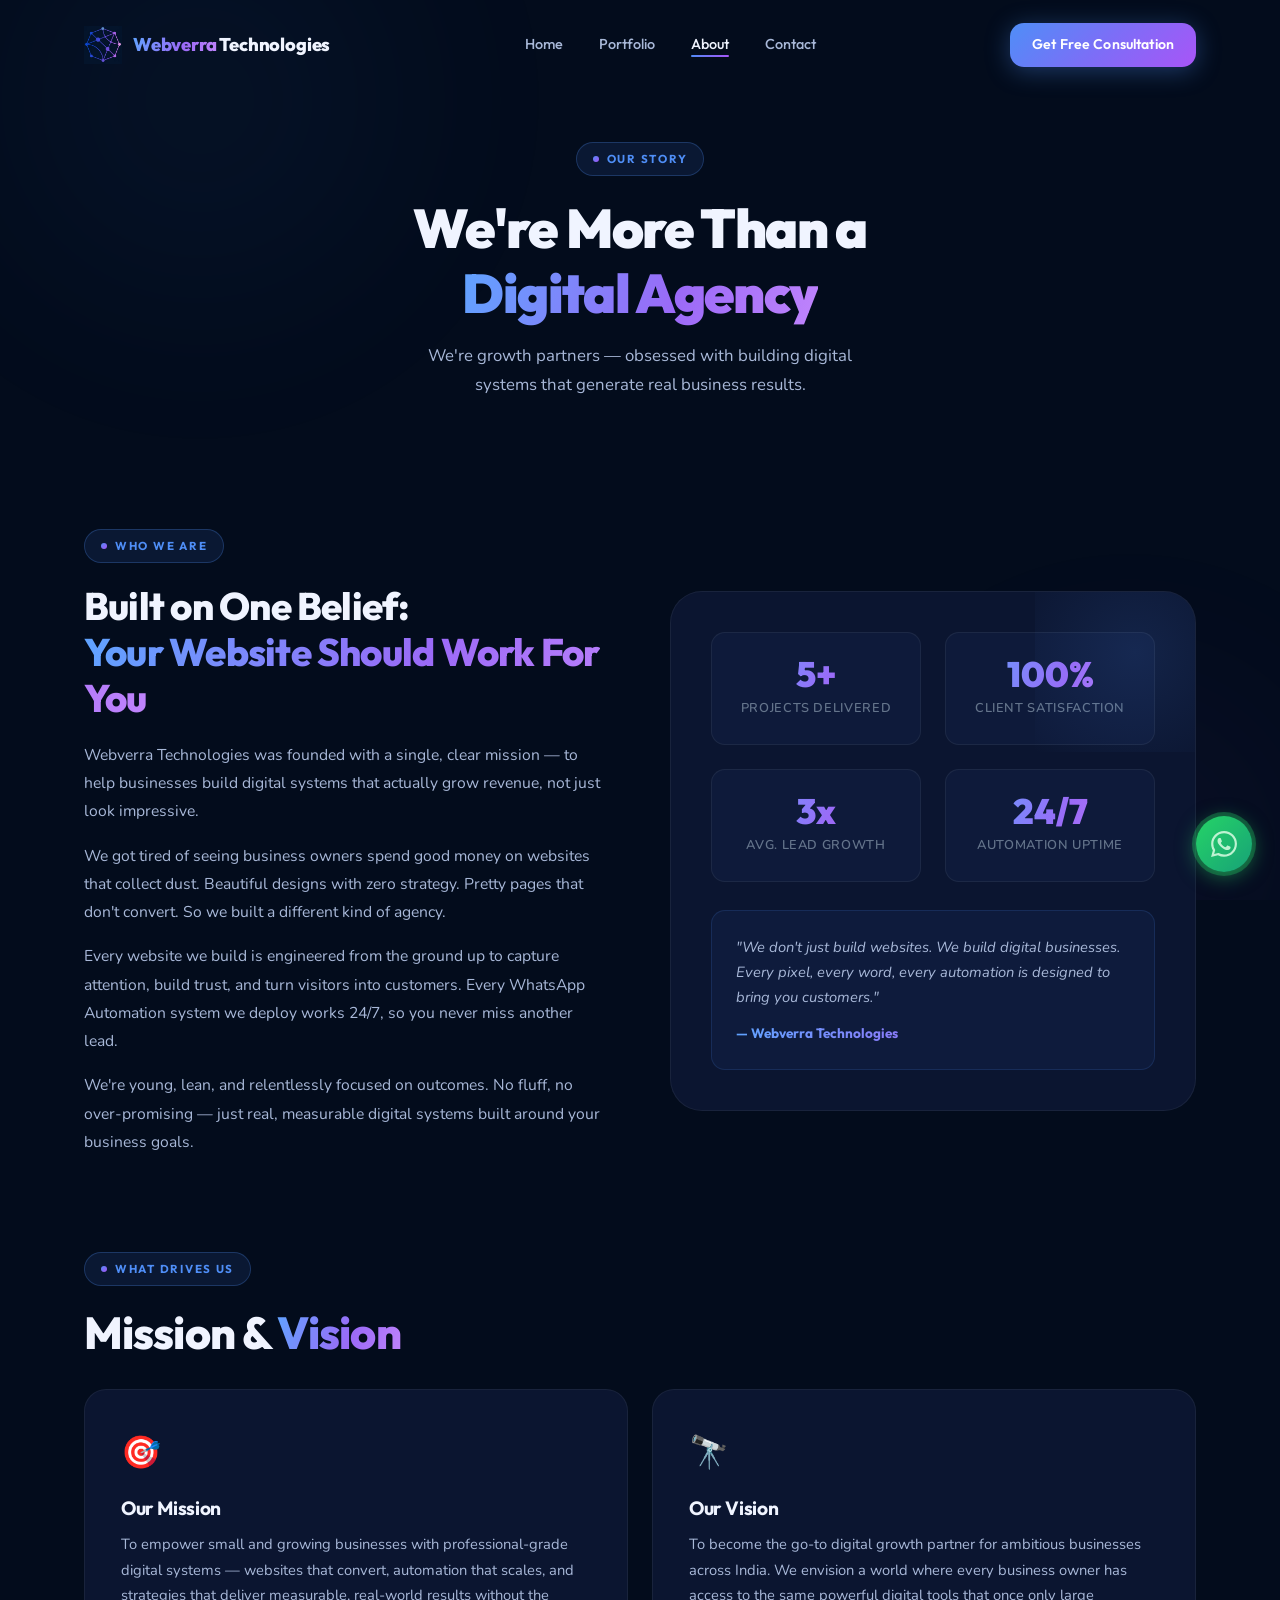
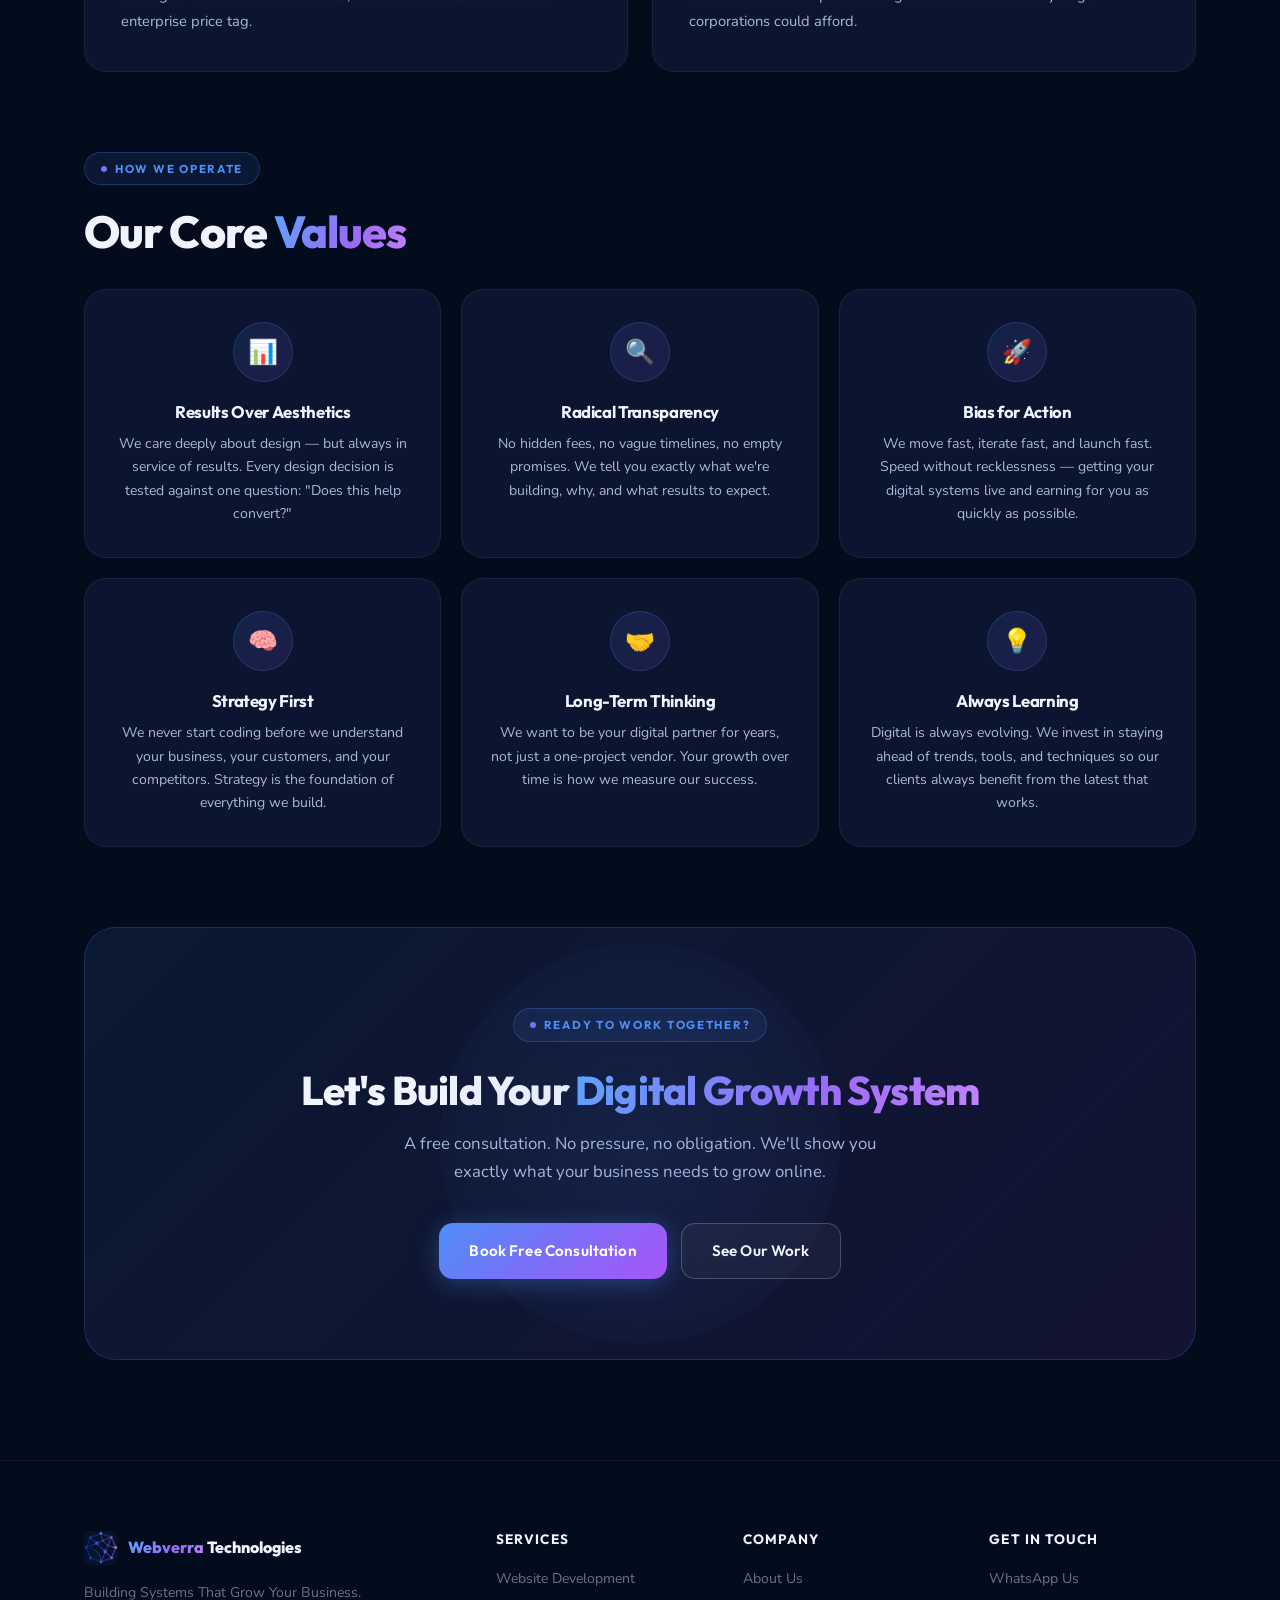
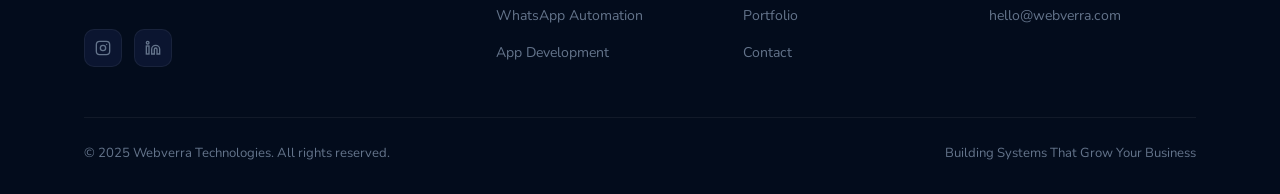
==== commit fb319eca: "logo changed logo change" ====
--- a/about.html
+++ b/about.html
@@ -5,7 +5,7 @@
   <meta name="viewport" content="width=device-width, initial-scale=1.0" />
   <title>About Us — Webverra Technologies</title>
   <meta name="description" content="Learn about Webverra Technologies — who we are, our mission, and why businesses trust us to build their digital systems." />
-  <link rel="icon" href="logo.jpg" type="image/jpeg" />
+  <link rel="icon" href="logo.jpeg" type="image/jpeg" />
   <link rel="stylesheet" href="styles.css" />
 </head>
 <body>
@@ -18,7 +18,7 @@
     <div class="container">
       <div class="nav-inner">
         <a href="index.html" class="nav-logo">
-          <img src="logo.jpg" alt="Webverra Technologies Logo" width="38" height="38" />
+          <img src="logo.jpeg" alt="Webverra Technologies Logo" width="38" height="38" />
           <span class="nav-logo-text"><span>Webverra</span> Technologies</span>
         </a>
         <ul class="nav-links" role="list">
@@ -180,7 +180,7 @@
     <div class="footer-grid">
       <div class="footer-brand">
         <div class="footer-logo">
-          <img src="logo.jpg" alt="Webverra Technologies" width="34" height="34" />
+          <img src="logo.jpeg" alt="Webverra Technologies" width="34" height="34" />
           <span class="footer-logo-name"><span>Webverra</span> Technologies</span>
         </div>
         <p>Building Systems That Grow Your Business.</p>
